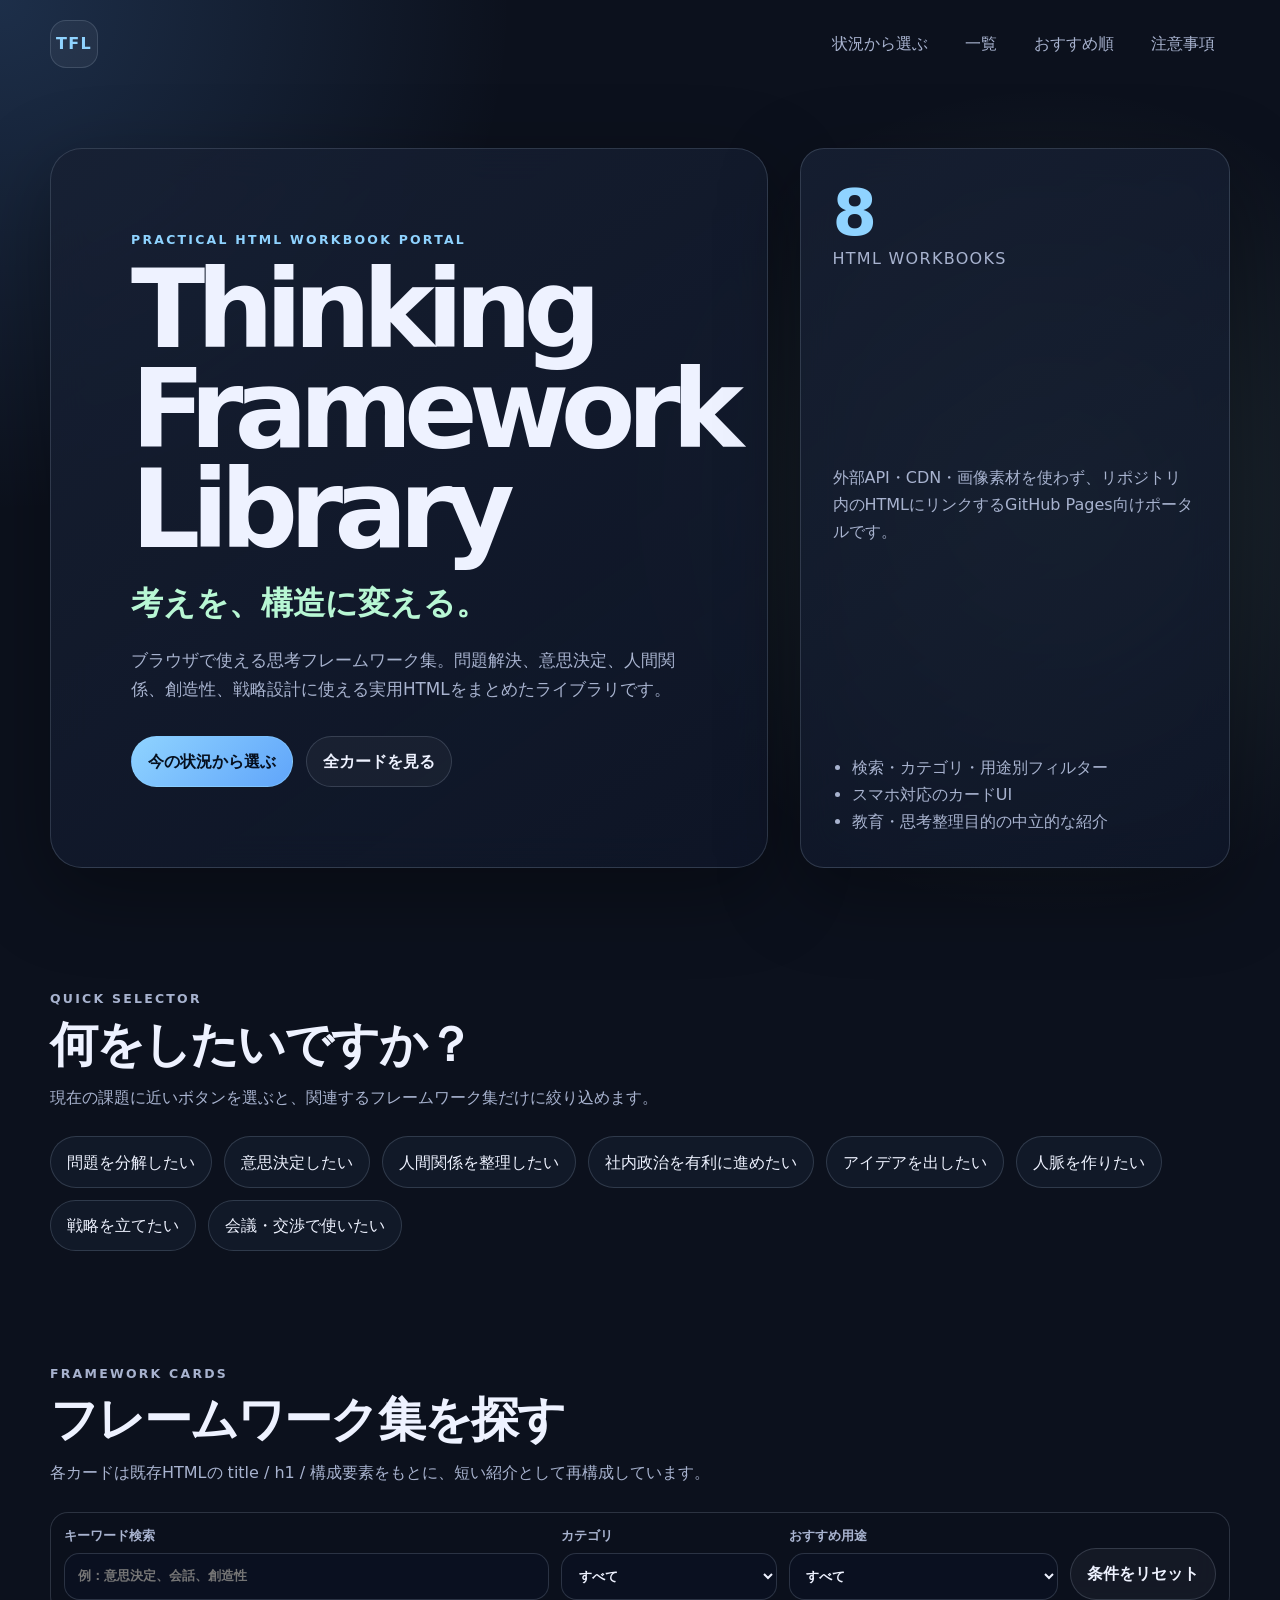
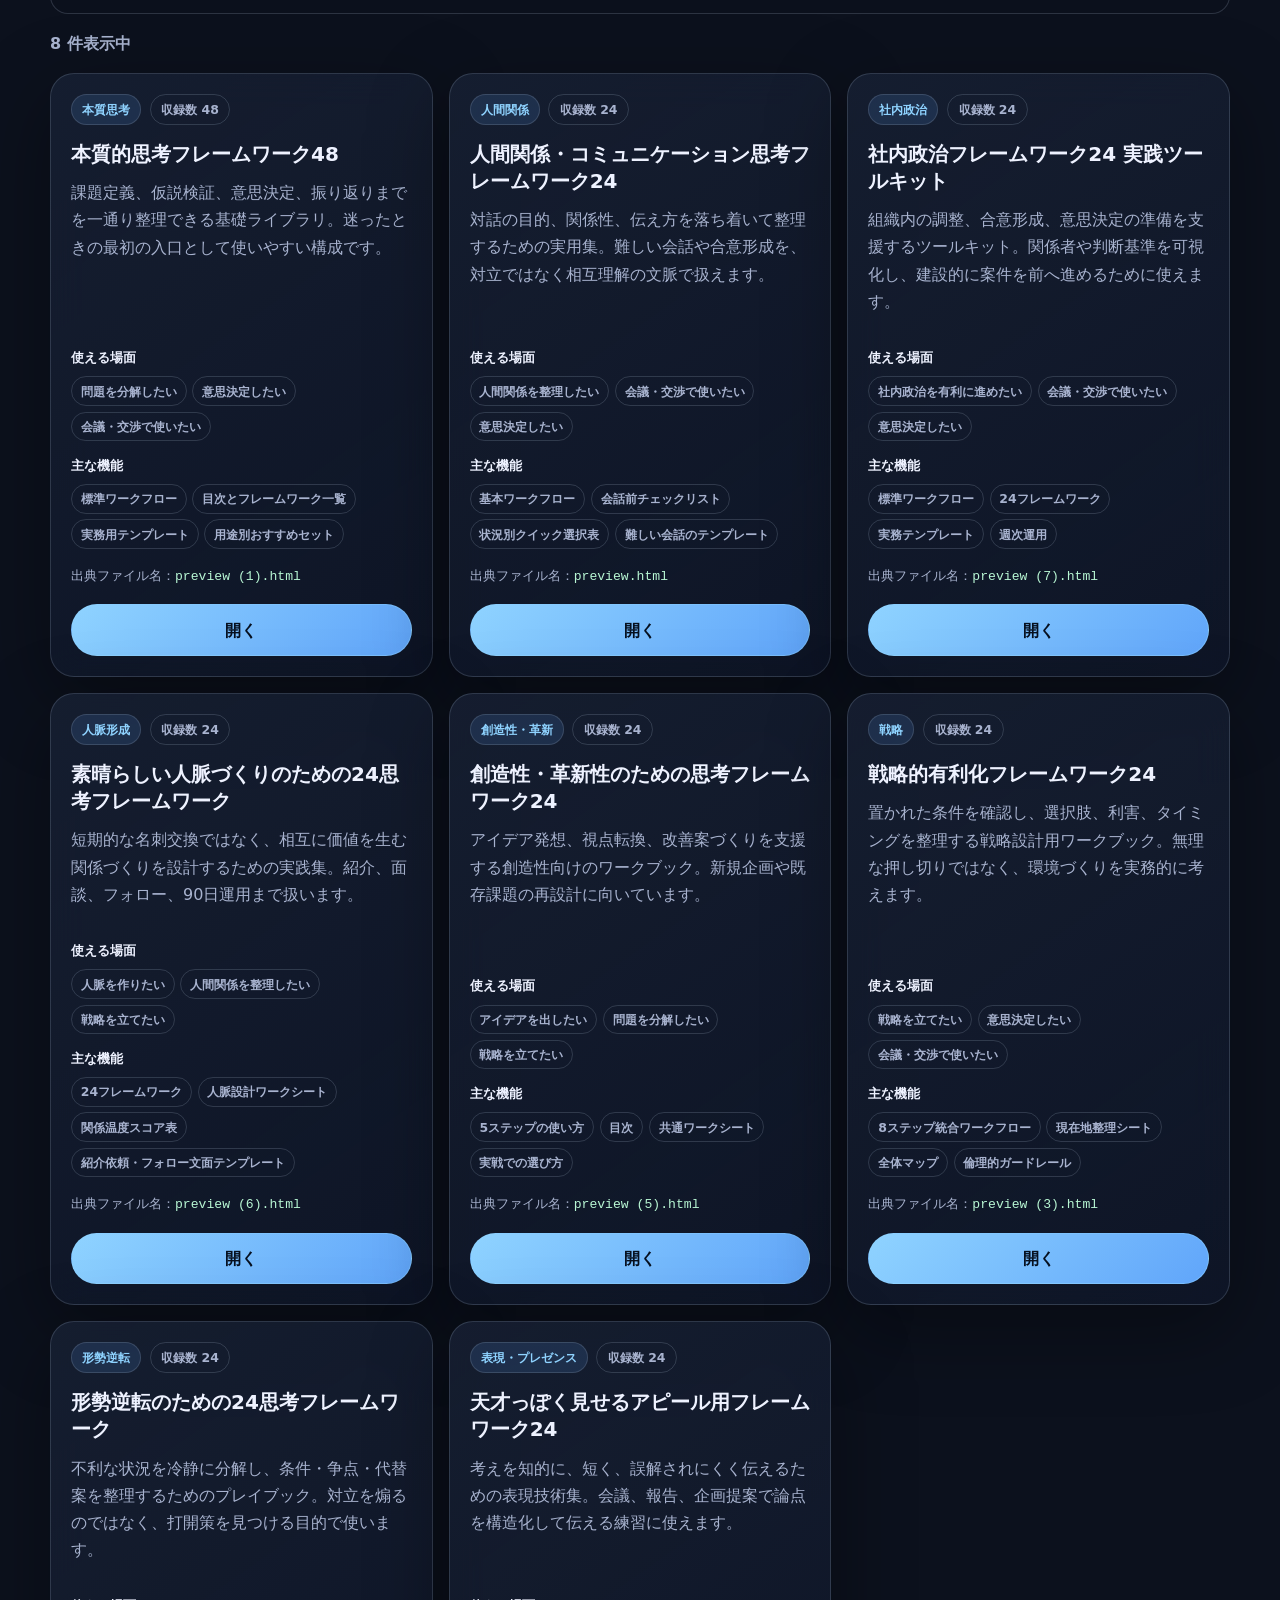
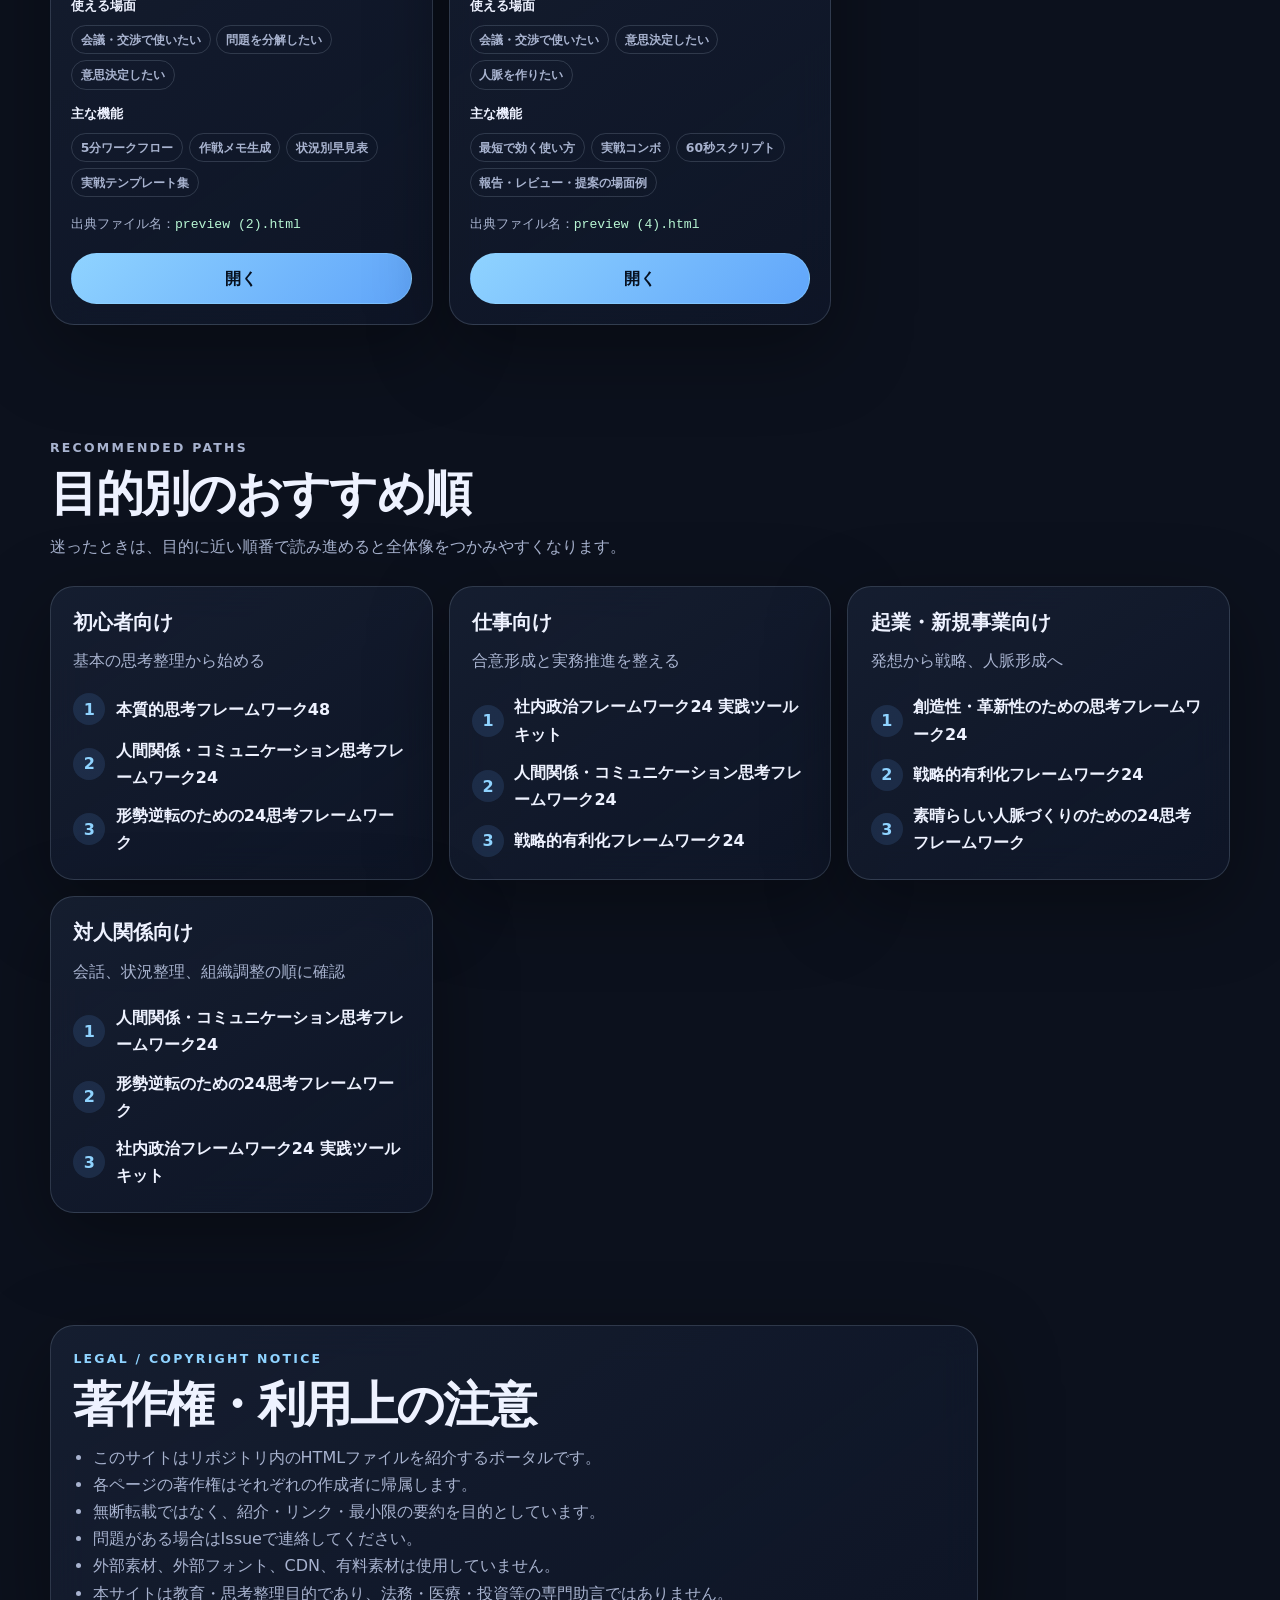
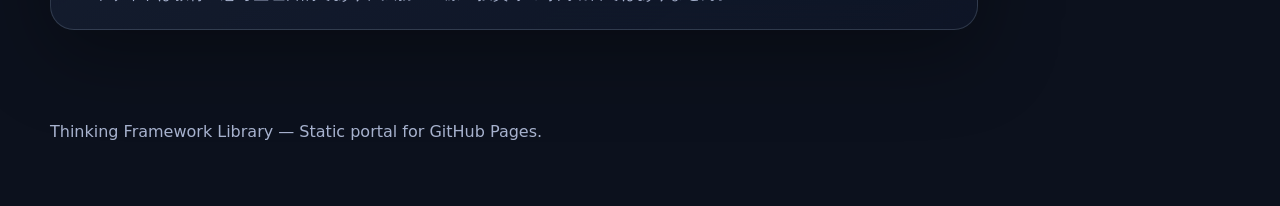
==== index.html @ f6a00049 "Add framework library portal" ====
<!doctype html>
<html lang="ja">
<head>
  <meta charset="utf-8">
  <meta name="viewport" content="width=device-width, initial-scale=1">
  <meta name="description" content="ブラウザで使える思考フレームワーク集をカード形式で探せる静的ポータルサイト。問題解決、意思決定、人間関係、創造性、戦略設計に役立つ実用HTMLへのリンク集です。">
  <title>Thinking Framework Library</title>
  <link rel="stylesheet" href="style.css">
</head>
<body>
  <a class="skip-link" href="#frameworks">カード一覧へ移動</a>
  <header class="hero">
    <nav class="topbar" aria-label="サイト内ナビゲーション">
      <a class="brand" href="./" aria-label="Thinking Framework Library ホーム">TFL</a>
      <div class="nav-links">
        <a href="#selector">状況から選ぶ</a>
        <a href="#frameworks">一覧</a>
        <a href="#paths">おすすめ順</a>
        <a href="#notice">注意事項</a>
      </div>
    </nav>

    <div class="hero-grid">
      <section class="hero-copy" aria-labelledby="site-title">
        <p class="eyebrow">Practical HTML Workbook Portal</p>
        <h1 id="site-title">Thinking Framework Library</h1>
        <p class="tagline">考えを、構造に変える。</p>
        <p class="hero-description">ブラウザで使える思考フレームワーク集。問題解決、意思決定、人間関係、創造性、戦略設計に使える実用HTMLをまとめたライブラリです。</p>
        <div class="hero-actions">
          <a class="button primary" href="#selector">今の状況から選ぶ</a>
          <a class="button ghost" href="#frameworks">全カードを見る</a>
        </div>
      </section>

      <aside class="hero-panel" aria-label="ライブラリ概要">
        <div>
          <span class="metric" id="total-count">8</span>
          <span class="metric-label">HTML workbooks</span>
        </div>
        <p>外部API・CDN・画像素材を使わず、リポジトリ内のHTMLにリンクするGitHub Pages向けポータルです。</p>
        <ul>
          <li>検索・カテゴリ・用途別フィルター</li>
          <li>スマホ対応のカードUI</li>
          <li>教育・思考整理目的の中立的な紹介</li>
        </ul>
      </aside>
    </div>
  </header>

  <main>
    <section class="selector section" id="selector" aria-labelledby="selector-title">
      <div class="section-heading">
        <p class="eyebrow">Quick Selector</p>
        <h2 id="selector-title">何をしたいですか？</h2>
        <p>現在の課題に近いボタンを選ぶと、関連するフレームワーク集だけに絞り込めます。</p>
      </div>
      <div class="quick-grid" id="quick-selector" aria-label="用途別フィルター"></div>
    </section>

    <section class="library section" id="frameworks" aria-labelledby="frameworks-title">
      <div class="section-heading">
        <p class="eyebrow">Framework Cards</p>
        <h2 id="frameworks-title">フレームワーク集を探す</h2>
        <p>各カードは既存HTMLの title / h1 / 構成要素をもとに、短い紹介として再構成しています。</p>
      </div>

      <div class="filter-bar" aria-label="検索と絞り込み">
        <label class="search-box" for="search-input">
          <span>キーワード検索</span>
          <input id="search-input" type="search" placeholder="例：意思決定、会話、創造性" autocomplete="off">
        </label>
        <label for="category-filter">
          <span>カテゴリ</span>
          <select id="category-filter">
            <option value="all">すべて</option>
          </select>
        </label>
        <label for="usecase-filter">
          <span>おすすめ用途</span>
          <select id="usecase-filter">
            <option value="all">すべて</option>
          </select>
        </label>
        <button class="button reset" id="reset-filters" type="button">条件をリセット</button>
      </div>

      <div class="result-summary" aria-live="polite">
        <span id="result-count">0</span> 件表示中
      </div>
      <div class="card-grid" id="card-grid"></div>
      <p class="empty-state" id="empty-state" hidden>条件に合うカードがありません。検索語やフィルターを変更してください。</p>
    </section>

    <section class="paths section" id="paths" aria-labelledby="paths-title">
      <div class="section-heading">
        <p class="eyebrow">Recommended Paths</p>
        <h2 id="paths-title">目的別のおすすめ順</h2>
        <p>迷ったときは、目的に近い順番で読み進めると全体像をつかみやすくなります。</p>
      </div>
      <div class="path-grid" id="path-grid"></div>
    </section>

    <section class="notice section" id="notice" aria-labelledby="notice-title">
      <div class="notice-card">
        <p class="eyebrow">Legal / Copyright Notice</p>
        <h2 id="notice-title">著作権・利用上の注意</h2>
        <ul>
          <li>このサイトはリポジトリ内のHTMLファイルを紹介するポータルです。</li>
          <li>各ページの著作権はそれぞれの作成者に帰属します。</li>
          <li>無断転載ではなく、紹介・リンク・最小限の要約を目的としています。</li>
          <li>問題がある場合はIssueで連絡してください。</li>
          <li>外部素材、外部フォント、CDN、有料素材は使用していません。</li>
          <li>本サイトは教育・思考整理目的であり、法務・医療・投資等の専門助言ではありません。</li>
        </ul>
      </div>
    </section>
  </main>

  <footer class="site-footer">
    <p>Thinking Framework Library — Static portal for GitHub Pages.</p>
  </footer>

  <script src="app.js" defer></script>
</body>
</html>
---- style.css ----
:root {
  color-scheme: dark;
  --bg: #0c111d;
  --bg-soft: #111827;
  --panel: rgba(19, 27, 43, 0.82);
  --panel-strong: #172033;
  --text: #eef2ff;
  --muted: #a8b3cf;
  --line: rgba(148, 163, 184, 0.24);
  --accent: #8fd3ff;
  --accent-strong: #60a5fa;
  --accent-soft: rgba(96, 165, 250, 0.14);
  --success: #b8f7d4;
  --shadow: 0 24px 80px rgba(0, 0, 0, 0.35);
  --radius: 24px;
  --max-width: 1180px;
}

* {
  box-sizing: border-box;
}

html {
  scroll-behavior: smooth;
}

body {
  margin: 0;
  min-height: 100vh;
  background:
    radial-gradient(circle at top left, rgba(96, 165, 250, 0.2), transparent 32rem),
    radial-gradient(circle at 82% 10%, rgba(184, 247, 212, 0.12), transparent 26rem),
    var(--bg);
  color: var(--text);
  font-family: system-ui, -apple-system, BlinkMacSystemFont, "Segoe UI", sans-serif;
  line-height: 1.7;
}

a {
  color: inherit;
  text-decoration: none;
}

button,
input,
select {
  font: inherit;
}

.skip-link {
  position: absolute;
  left: 1rem;
  top: -4rem;
  z-index: 10;
  padding: 0.75rem 1rem;
  border-radius: 999px;
  background: var(--accent);
  color: #07111f;
  transition: top 0.2s ease;
}

.skip-link:focus {
  top: 1rem;
}

.hero,
.section,
.site-footer {
  width: min(var(--max-width), calc(100% - 2rem));
  margin-inline: auto;
}

.hero {
  padding: 1.25rem 0 4rem;
}

.topbar {
  display: flex;
  align-items: center;
  justify-content: space-between;
  gap: 1rem;
  margin-bottom: 5rem;
}

.brand {
  display: grid;
  place-items: center;
  width: 3rem;
  height: 3rem;
  border: 1px solid var(--line);
  border-radius: 1rem;
  background: rgba(255, 255, 255, 0.05);
  color: var(--accent);
  font-weight: 800;
  letter-spacing: 0.08em;
}

.nav-links {
  display: flex;
  flex-wrap: wrap;
  justify-content: flex-end;
  gap: 0.5rem;
}

.nav-links a {
  padding: 0.55rem 0.85rem;
  border: 1px solid transparent;
  border-radius: 999px;
  color: var(--muted);
}

.nav-links a:hover,
.nav-links a:focus-visible {
  border-color: var(--line);
  color: var(--text);
  outline: none;
}

.hero-grid {
  display: grid;
  grid-template-columns: minmax(0, 1.25fr) minmax(18rem, 0.75fr);
  gap: 2rem;
  align-items: stretch;
}

.hero-copy,
.hero-panel,
.notice-card,
.path-card,
.framework-card {
  border: 1px solid var(--line);
  background: linear-gradient(145deg, rgba(23, 32, 51, 0.86), rgba(15, 23, 42, 0.72));
  box-shadow: var(--shadow);
  backdrop-filter: blur(18px);
}

.hero-copy {
  padding: clamp(2rem, 7vw, 5rem);
  border-radius: calc(var(--radius) + 8px);
}

.eyebrow {
  margin: 0 0 0.6rem;
  color: var(--accent);
  font-size: 0.78rem;
  font-weight: 800;
  letter-spacing: 0.18em;
  text-transform: uppercase;
}

h1,
h2,
h3,
p {
  margin-top: 0;
}

h1 {
  max-width: 10ch;
  margin-bottom: 1rem;
  font-size: clamp(3rem, 9vw, 6.8rem);
  line-height: 0.92;
  letter-spacing: -0.08em;
}

h2 {
  margin-bottom: 0.8rem;
  font-size: clamp(1.8rem, 4vw, 3rem);
  line-height: 1.08;
  letter-spacing: -0.04em;
}

h3 {
  margin-bottom: 0.7rem;
  font-size: 1.25rem;
  line-height: 1.35;
}

.tagline {
  margin-bottom: 1rem;
  color: var(--success);
  font-size: clamp(1.4rem, 3vw, 2rem);
  font-weight: 800;
}

.hero-description,
.section-heading p,
.path-card p,
.notice-card li,
.hero-panel,
.summary,
.source {
  color: var(--muted);
}

.hero-description {
  max-width: 42rem;
  font-size: 1.05rem;
}

.hero-actions {
  display: flex;
  flex-wrap: wrap;
  gap: 0.8rem;
  margin-top: 2rem;
}

.button {
  display: inline-flex;
  align-items: center;
  justify-content: center;
  min-height: 2.9rem;
  padding: 0.7rem 1rem;
  border: 1px solid var(--line);
  border-radius: 999px;
  cursor: pointer;
  font-weight: 800;
  transition: transform 0.2s ease, border-color 0.2s ease, background 0.2s ease;
}

.button:hover,
.button:focus-visible,
.quick-chip:hover,
.quick-chip:focus-visible {
  transform: translateY(-1px);
  border-color: rgba(143, 211, 255, 0.72);
  outline: none;
}

.primary,
.card-button {
  border-color: rgba(143, 211, 255, 0.45);
  background: linear-gradient(135deg, var(--accent), var(--accent-strong));
  color: #06101f;
}

.ghost,
.reset {
  background: rgba(255, 255, 255, 0.04);
  color: var(--text);
}

.hero-panel {
  display: flex;
  flex-direction: column;
  justify-content: space-between;
  gap: 2rem;
  padding: 2rem;
  border-radius: var(--radius);
}

.metric {
  display: block;
  color: var(--accent);
  font-size: 4rem;
  font-weight: 900;
  line-height: 1;
}

.metric-label {
  color: var(--muted);
  letter-spacing: 0.08em;
  text-transform: uppercase;
}

.hero-panel ul,
.notice-card ul {
  margin: 0;
  padding-left: 1.2rem;
}

.section {
  padding: 3.5rem 0;
}

.section-heading {
  max-width: 46rem;
  margin-bottom: 1.6rem;
}

.quick-grid {
  display: flex;
  flex-wrap: wrap;
  gap: 0.75rem;
}

.quick-chip {
  min-height: 3rem;
  padding: 0.7rem 1rem;
  border: 1px solid var(--line);
  border-radius: 999px;
  background: var(--panel);
  color: var(--text);
  cursor: pointer;
}

.quick-chip[aria-pressed="true"] {
  border-color: rgba(143, 211, 255, 0.8);
  background: var(--accent-soft);
  color: var(--accent);
}

.filter-bar {
  position: sticky;
  top: 0.75rem;
  z-index: 5;
  display: grid;
  grid-template-columns: minmax(14rem, 1.8fr) minmax(10rem, 0.8fr) minmax(12rem, 1fr) auto;
  gap: 0.75rem;
  align-items: end;
  margin-bottom: 1rem;
  padding: 0.8rem;
  border: 1px solid var(--line);
  border-radius: calc(var(--radius) - 6px);
  background: rgba(12, 17, 29, 0.88);
  backdrop-filter: blur(18px);
}

.filter-bar label {
  display: grid;
  gap: 0.35rem;
  color: var(--muted);
  font-size: 0.82rem;
  font-weight: 700;
}

input,
select {
  width: 100%;
  min-height: 2.9rem;
  border: 1px solid var(--line);
  border-radius: 0.95rem;
  background: #0a1020;
  color: var(--text);
  padding: 0.65rem 0.8rem;
}

input:focus,
select:focus {
  border-color: var(--accent);
  outline: none;
}

.result-summary {
  margin-bottom: 1rem;
  color: var(--muted);
  font-weight: 700;
}

.card-grid,
.path-grid {
  display: grid;
  grid-template-columns: repeat(3, minmax(0, 1fr));
  gap: 1rem;
}

.framework-card {
  display: flex;
  flex-direction: column;
  min-height: 100%;
  padding: 1.25rem;
  border-radius: var(--radius);
  cursor: pointer;
  transition: transform 0.2s ease, border-color 0.2s ease, background 0.2s ease;
}

.framework-card:hover,
.framework-card:focus-within {
  transform: translateY(-3px);
  border-color: rgba(143, 211, 255, 0.55);
  background: linear-gradient(145deg, rgba(30, 41, 59, 0.95), rgba(15, 23, 42, 0.86));
}

.card-meta {
  display: flex;
  flex-wrap: wrap;
  gap: 0.5rem;
  margin-bottom: 1rem;
}

.category,
.count,
.details span {
  display: inline-flex;
  align-items: center;
  border: 1px solid var(--line);
  border-radius: 999px;
  font-size: 0.78rem;
  font-weight: 800;
}

.category {
  padding: 0.25rem 0.65rem;
  background: var(--accent-soft);
  color: var(--accent);
}

.count {
  padding: 0.25rem 0.65rem;
  color: var(--muted);
}

.summary {
  flex: 1;
}

.details {
  display: grid;
  gap: 0.85rem;
  margin: 1rem 0;
}

.details div {
  display: grid;
  gap: 0.45rem;
}

.details dt {
  color: var(--text);
  font-size: 0.82rem;
  font-weight: 900;
}

.details dd {
  display: flex;
  flex-wrap: wrap;
  gap: 0.35rem;
  margin: 0;
}

.details span {
  padding: 0.2rem 0.55rem;
  color: var(--muted);
}

.source {
  margin-bottom: 1rem;
  font-size: 0.82rem;
}

code {
  color: var(--success);
}

.card-button {
  width: 100%;
}

.empty-state {
  padding: 2rem;
  border: 1px dashed var(--line);
  border-radius: var(--radius);
  color: var(--muted);
  text-align: center;
}

.path-card,
.notice-card {
  padding: 1.4rem;
  border-radius: var(--radius);
}

.path-card ol {
  display: grid;
  gap: 0.7rem;
  margin: 1.2rem 0 0;
  padding: 0;
  list-style: none;
}

.path-card li {
  display: grid;
  grid-template-columns: 2rem 1fr;
  gap: 0.65rem;
  align-items: center;
}

.path-card li span {
  display: grid;
  place-items: center;
  width: 2rem;
  height: 2rem;
  border-radius: 50%;
  background: var(--accent-soft);
  color: var(--accent);
  font-weight: 900;
}

.path-card a {
  color: var(--text);
  font-weight: 800;
}

.path-card a:hover,
.path-card a:focus-visible {
  color: var(--accent);
  outline: none;
}

.notice-card {
  max-width: 58rem;
}

.site-footer {
  padding: 2rem 0 3rem;
  color: var(--muted);
}

@media (max-width: 980px) {
  .hero-grid,
  .card-grid,
  .path-grid {
    grid-template-columns: 1fr 1fr;
  }

  .hero-copy {
    grid-column: 1 / -1;
  }

  .filter-bar {
    grid-template-columns: 1fr 1fr;
  }
}

@media (max-width: 680px) {
  .hero,
  .section,
  .site-footer {
    width: min(100% - 1rem, var(--max-width));
  }

  .hero {
    padding-top: 0.75rem;
  }

  .topbar {
    align-items: flex-start;
    margin-bottom: 2.5rem;
  }

  .nav-links {
    font-size: 0.9rem;
  }

  .hero-grid,
  .card-grid,
  .path-grid,
  .filter-bar {
    grid-template-columns: 1fr;
  }

  .hero-copy,
  .hero-panel,
  .framework-card,
  .path-card,
  .notice-card {
    border-radius: 1.2rem;
  }

  .filter-bar {
    top: 0.4rem;
  }

  .button,
  .quick-chip {
    width: 100%;
  }
}
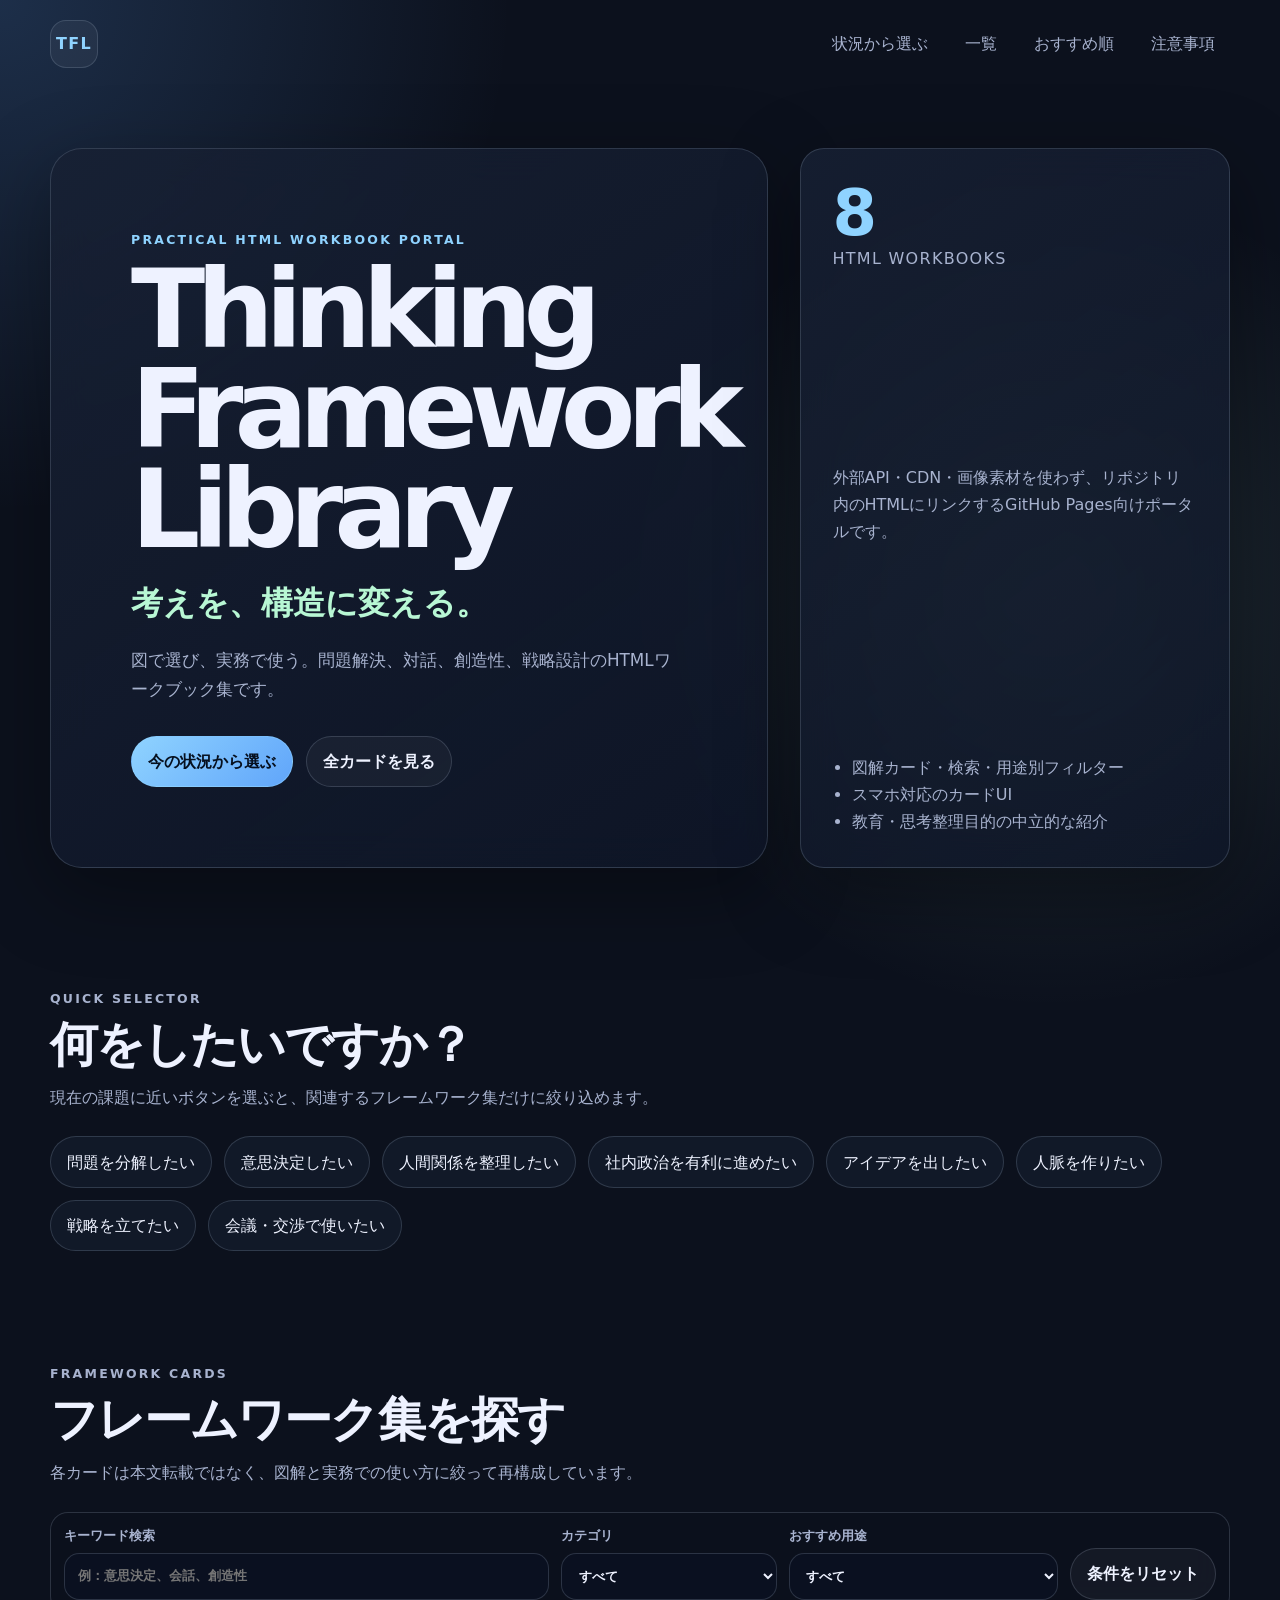
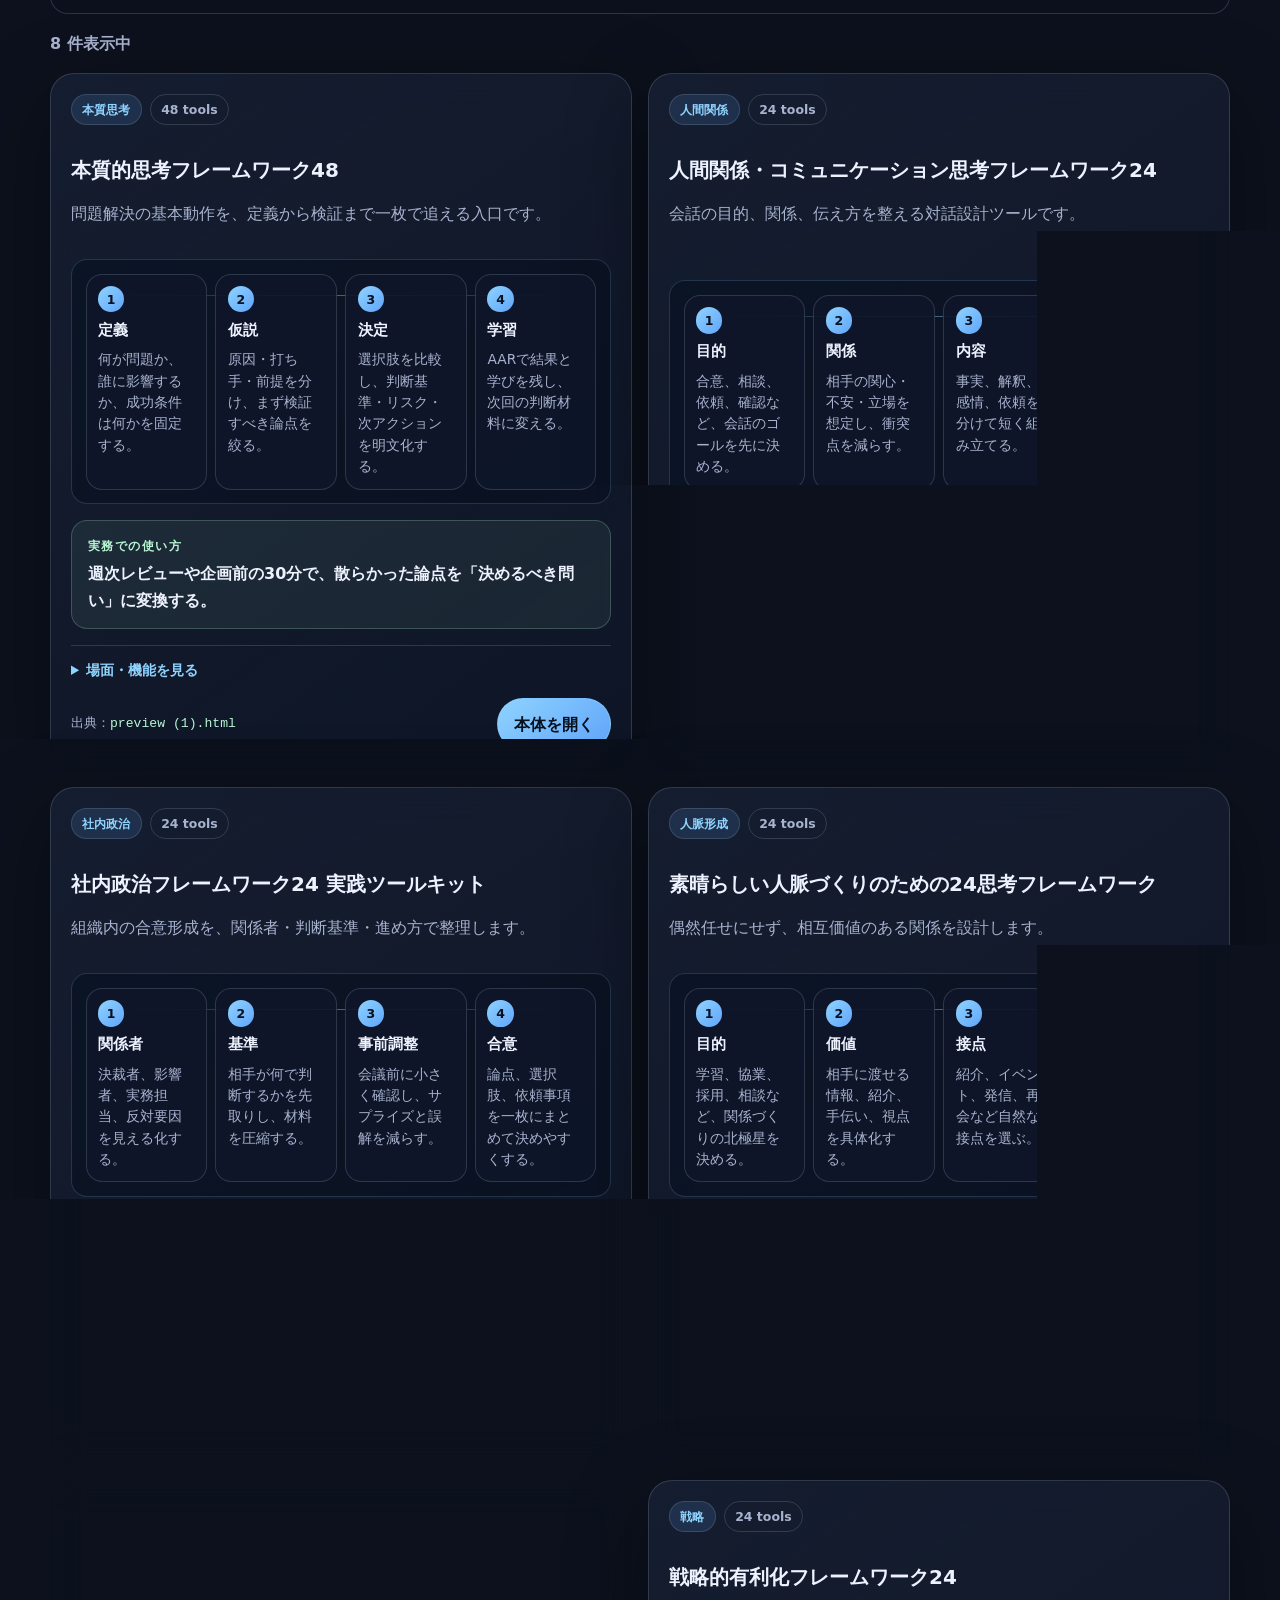
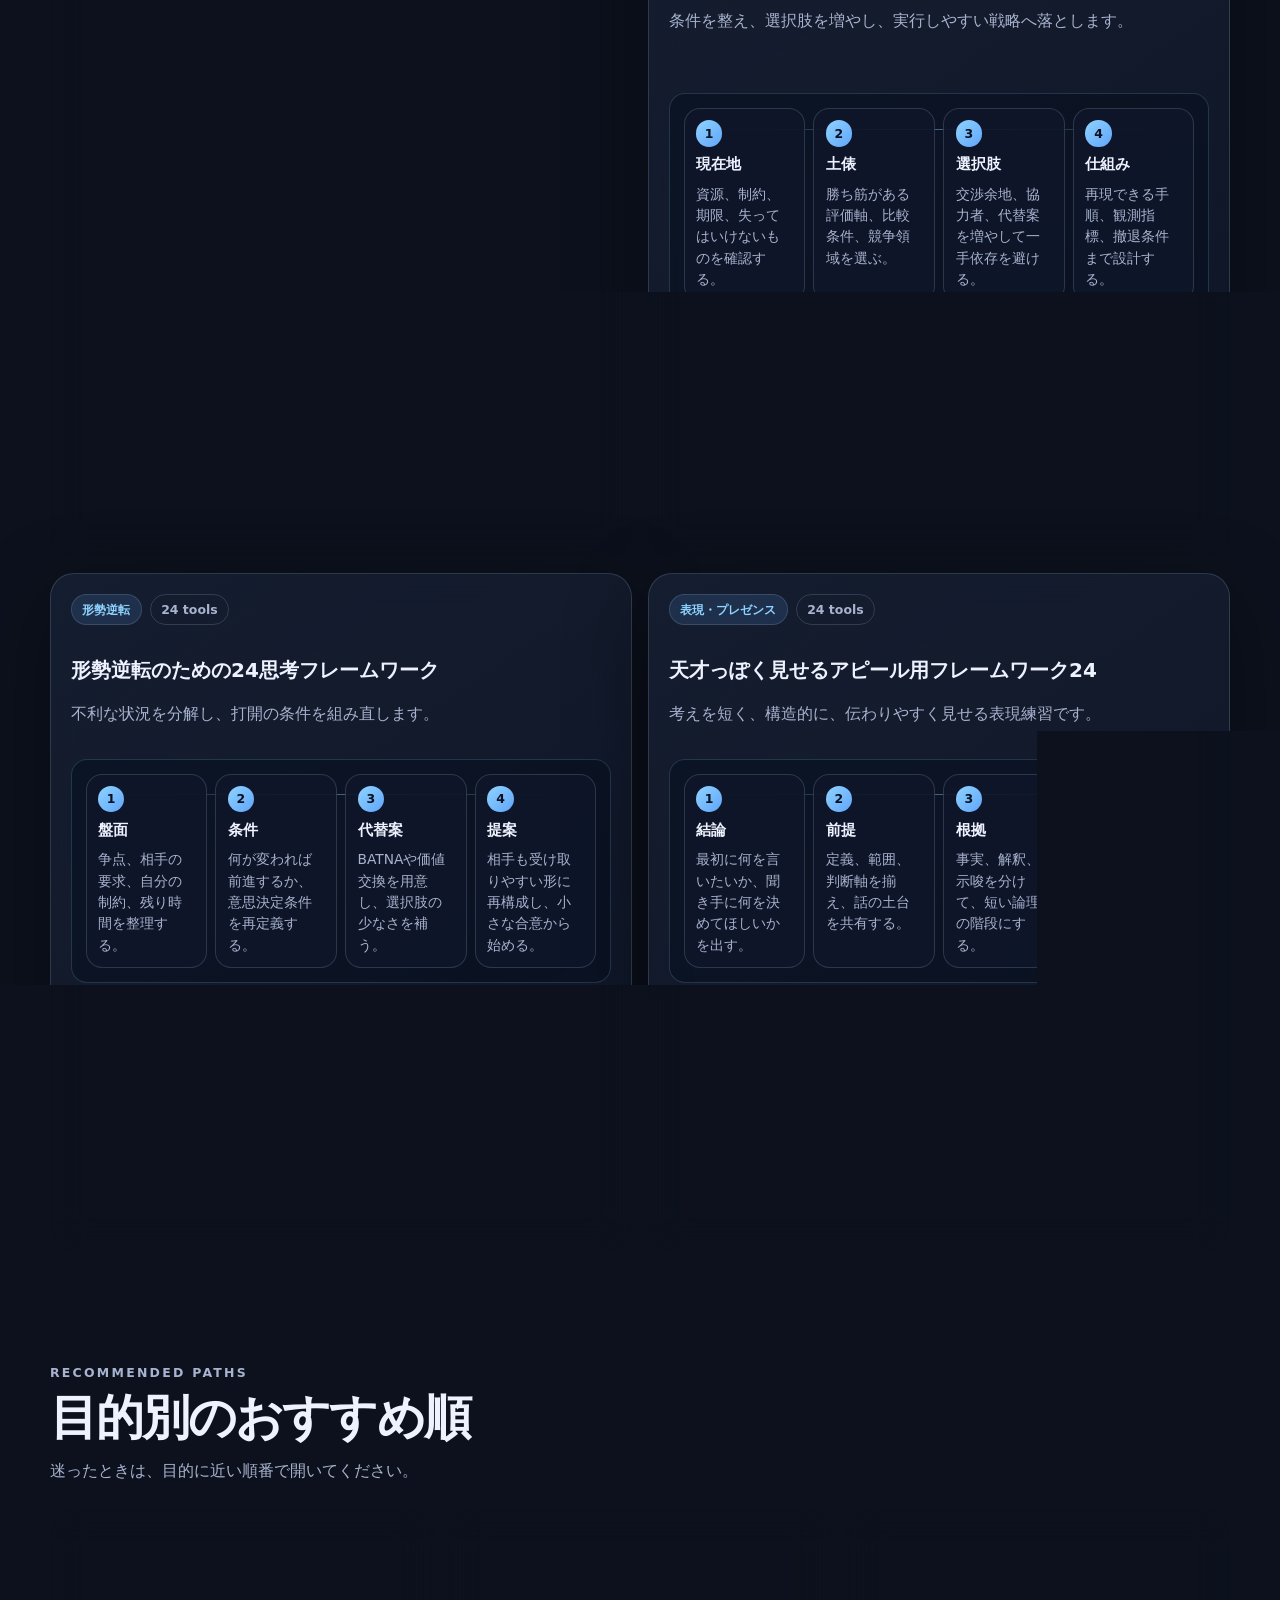
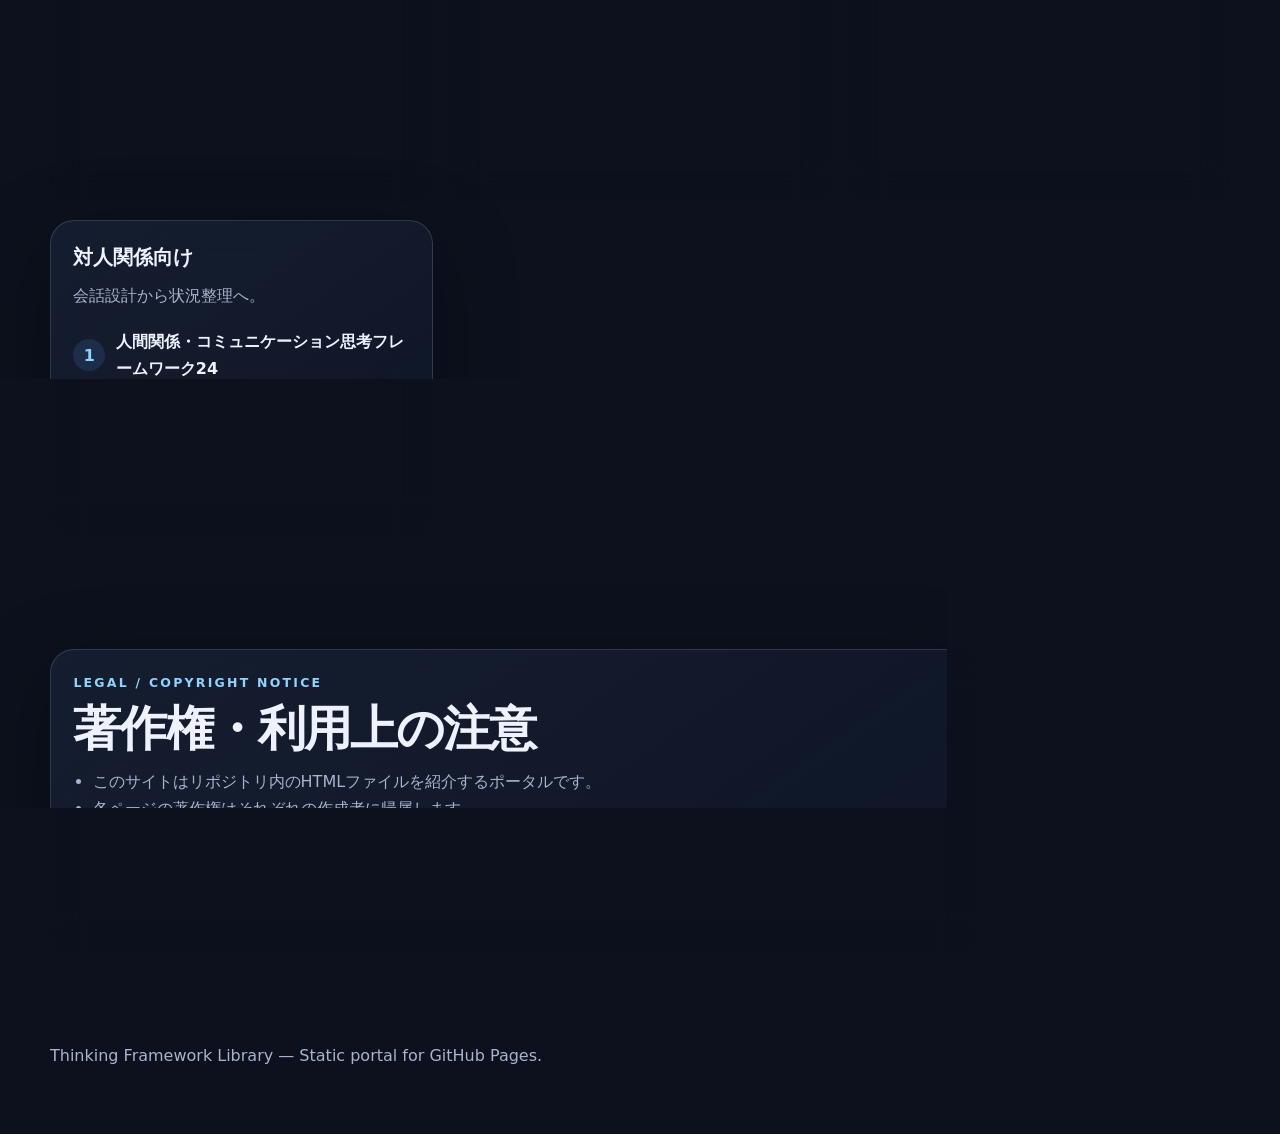
==== commit 63644cdb: "Make framework portal diagram-first" ====
--- a/index.html
+++ b/index.html
@@ -25,7 +25,7 @@
         <p class="eyebrow">Practical HTML Workbook Portal</p>
         <h1 id="site-title">Thinking Framework Library</h1>
         <p class="tagline">考えを、構造に変える。</p>
-        <p class="hero-description">ブラウザで使える思考フレームワーク集。問題解決、意思決定、人間関係、創造性、戦略設計に使える実用HTMLをまとめたライブラリです。</p>
+        <p class="hero-description">図で選び、実務で使う。問題解決、対話、創造性、戦略設計のHTMLワークブック集です。</p>
         <div class="hero-actions">
           <a class="button primary" href="#selector">今の状況から選ぶ</a>
           <a class="button ghost" href="#frameworks">全カードを見る</a>
@@ -39,7 +39,7 @@
         </div>
         <p>外部API・CDN・画像素材を使わず、リポジトリ内のHTMLにリンクするGitHub Pages向けポータルです。</p>
         <ul>
-          <li>検索・カテゴリ・用途別フィルター</li>
+          <li>図解カード・検索・用途別フィルター</li>
           <li>スマホ対応のカードUI</li>
           <li>教育・思考整理目的の中立的な紹介</li>
         </ul>
@@ -61,7 +61,7 @@
       <div class="section-heading">
         <p class="eyebrow">Framework Cards</p>
         <h2 id="frameworks-title">フレームワーク集を探す</h2>
-        <p>各カードは既存HTMLの title / h1 / 構成要素をもとに、短い紹介として再構成しています。</p>
+        <p>各カードは本文転載ではなく、図解と実務での使い方に絞って再構成しています。</p>
       </div>
 
       <div class="filter-bar" aria-label="検索と絞り込み">
@@ -95,7 +95,7 @@
       <div class="section-heading">
         <p class="eyebrow">Recommended Paths</p>
         <h2 id="paths-title">目的別のおすすめ順</h2>
-        <p>迷ったときは、目的に近い順番で読み進めると全体像をつかみやすくなります。</p>
+        <p>迷ったときは、目的に近い順番で開いてください。</p>
       </div>
       <div class="path-grid" id="path-grid"></div>
     </section>
--- a/style.css
+++ b/style.css
@@ -566,3 +566,201 @@
     width: 100%;
   }
 }
+
+/* Diagram-first cards: keep the page scannable while making each framework easier to apply. */
+.card-grid {
+  grid-template-columns: repeat(2, minmax(0, 1fr));
+}
+
+.framework-card {
+  gap: 1rem;
+}
+
+.framework-card h3 {
+  margin-bottom: 0;
+}
+
+.diagram {
+  position: relative;
+  display: grid;
+  grid-template-columns: repeat(4, minmax(0, 1fr));
+  gap: 0.55rem;
+  padding: 0.85rem;
+  border: 1px solid rgba(143, 211, 255, 0.18);
+  border-radius: calc(var(--radius) - 8px);
+  background: rgba(7, 17, 31, 0.58);
+}
+
+.diagram::before {
+  content: "";
+  position: absolute;
+  left: 1.4rem;
+  right: 1.4rem;
+  top: 2.15rem;
+  height: 1px;
+  background: linear-gradient(90deg, transparent, rgba(143, 211, 255, 0.42), transparent);
+}
+
+.diagram-node {
+  position: relative;
+  display: grid;
+  align-content: start;
+  gap: 0.35rem;
+  min-height: 11rem;
+  padding: 0.7rem;
+  border: 1px solid var(--line);
+  border-radius: 1rem;
+  background: rgba(15, 23, 42, 0.9);
+}
+
+.node-number {
+  display: grid;
+  place-items: center;
+  width: 1.65rem;
+  height: 1.65rem;
+  border-radius: 50%;
+  background: linear-gradient(135deg, var(--accent), var(--accent-strong));
+  color: #06101f;
+  font-size: 0.78rem;
+  font-weight: 900;
+}
+
+.diagram-node strong {
+  color: var(--text);
+  font-size: 0.95rem;
+}
+
+.diagram-node p {
+  margin: 0;
+  color: var(--muted);
+  font-size: 0.86rem;
+  line-height: 1.55;
+}
+
+.practice-box {
+  padding: 0.85rem 1rem;
+  border: 1px solid rgba(184, 247, 212, 0.22);
+  border-radius: 1rem;
+  background: rgba(184, 247, 212, 0.07);
+}
+
+.practice-box span {
+  display: block;
+  margin-bottom: 0.25rem;
+  color: var(--success);
+  font-size: 0.78rem;
+  font-weight: 900;
+  letter-spacing: 0.12em;
+  text-transform: uppercase;
+}
+
+.practice-box p {
+  margin: 0;
+  color: var(--text);
+  font-weight: 700;
+}
+
+.mini-details {
+  border-top: 1px solid var(--line);
+  padding-top: 0.75rem;
+}
+
+.mini-details summary {
+  color: var(--accent);
+  cursor: pointer;
+  font-size: 0.9rem;
+  font-weight: 900;
+}
+
+.mini-details dl {
+  display: grid;
+  gap: 0.8rem;
+  margin: 0.8rem 0 0;
+}
+
+.mini-details div {
+  display: grid;
+  gap: 0.35rem;
+}
+
+.mini-details dt {
+  color: var(--text);
+  font-size: 0.82rem;
+  font-weight: 900;
+}
+
+.mini-details dd {
+  display: flex;
+  flex-wrap: wrap;
+  gap: 0.35rem;
+  margin: 0;
+}
+
+.mini-details span {
+  display: inline-flex;
+  align-items: center;
+  padding: 0.2rem 0.55rem;
+  border: 1px solid var(--line);
+  border-radius: 999px;
+  color: var(--muted);
+  font-size: 0.78rem;
+  font-weight: 800;
+}
+
+.card-footer {
+  display: grid;
+  grid-template-columns: 1fr auto;
+  gap: 0.8rem;
+  align-items: center;
+  margin-top: auto;
+}
+
+.card-footer .source {
+  margin-bottom: 0;
+}
+
+.card-footer .card-button {
+  width: auto;
+  white-space: nowrap;
+}
+
+@media (max-width: 980px) {
+  .card-grid {
+    grid-template-columns: 1fr;
+  }
+}
+
+@media (max-width: 680px) {
+  .diagram {
+    grid-template-columns: 1fr;
+  }
+
+  .diagram::before {
+    left: 1.65rem;
+    right: auto;
+    top: 1.2rem;
+    bottom: 1.2rem;
+    width: 1px;
+    height: auto;
+    background: linear-gradient(180deg, transparent, rgba(143, 211, 255, 0.42), transparent);
+  }
+
+  .diagram-node {
+    min-height: auto;
+    padding-left: 2.35rem;
+  }
+
+  .node-number {
+    position: absolute;
+    left: 0.55rem;
+    top: 0.65rem;
+  }
+
+  .card-footer {
+    grid-template-columns: 1fr;
+  }
+
+  .card-footer .card-button {
+    width: 100%;
+  }
+}
